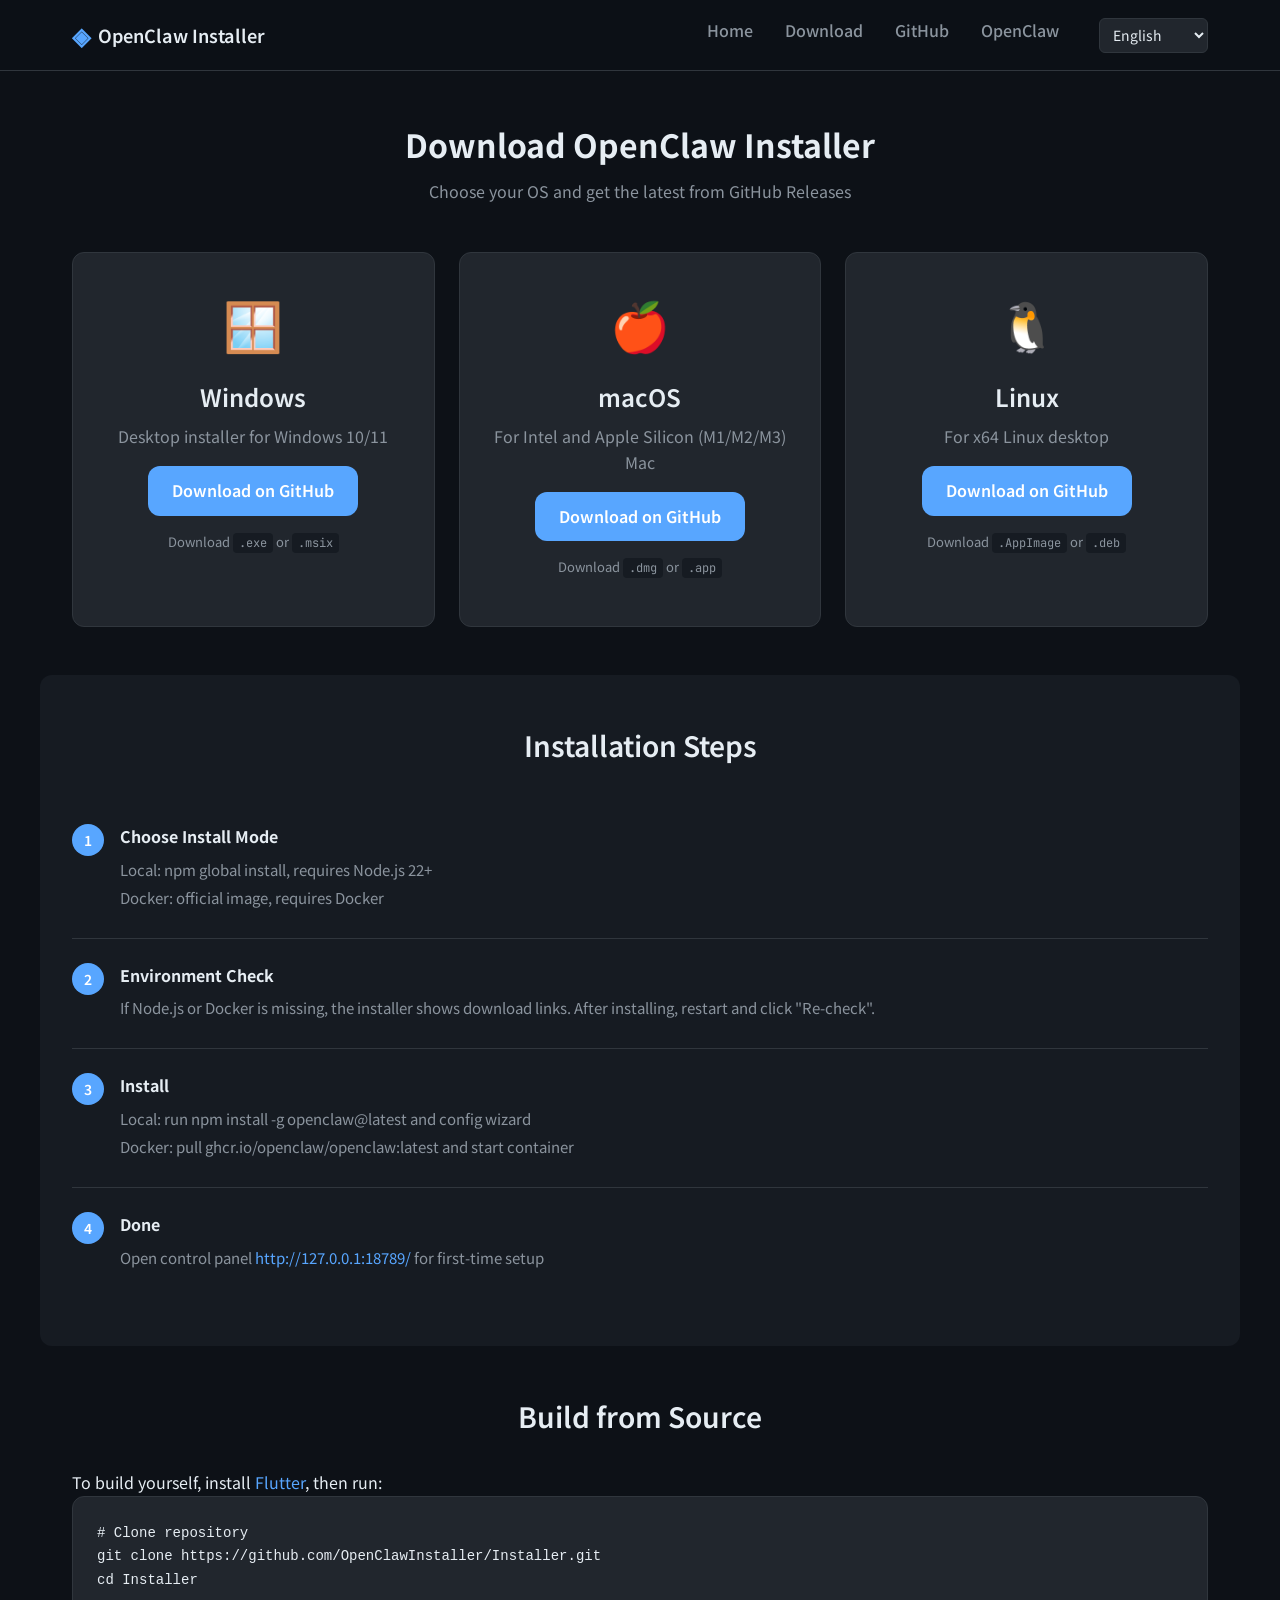
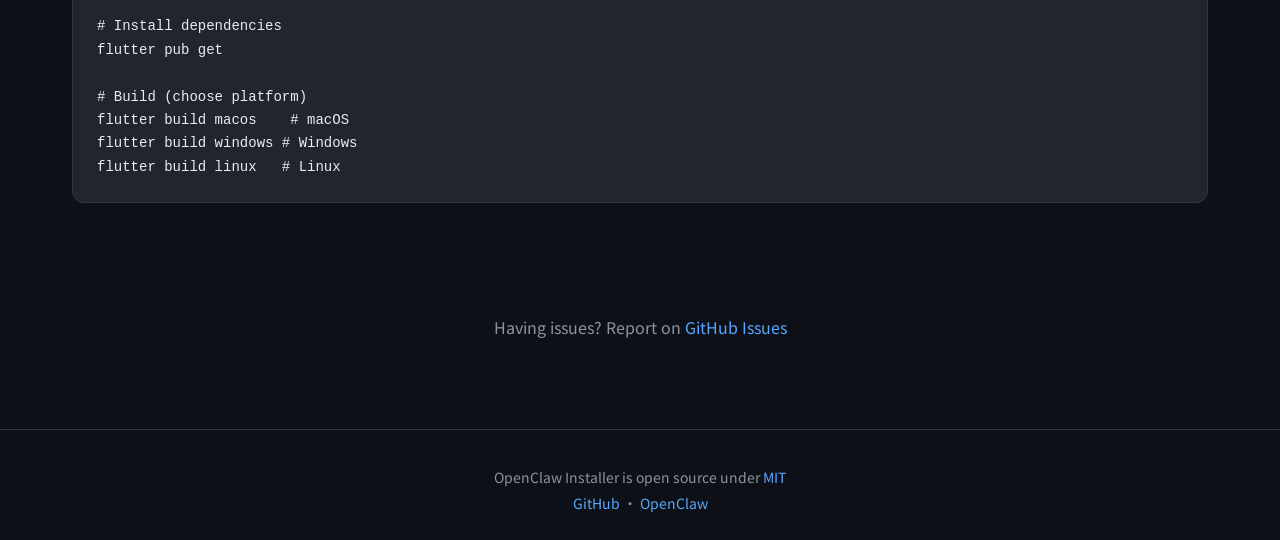
==== webpage/download.html @ 8b88a34f "init" ====
<!DOCTYPE html>
<html lang="en">
<head>
    <meta charset="UTF-8">
    <meta name="viewport" content="width=device-width, initial-scale=1.0">
    <meta name="description" content="Download OpenClaw Installer - Cross-platform graphical installer for Windows, macOS and Linux. Get the latest from GitHub Releases.">
    <meta name="keywords" content="OpenClaw Installer download, Windows, macOS, Linux">
    <meta name="author" content="OpenClaw Installer">
    <meta name="robots" content="index, follow">
    <link rel="canonical" href="https://openclaw-installer.com/download.html">

    <!-- Open Graph -->
    <meta property="og:type" content="website">
    <meta property="og:url" content="https://openclaw-installer.com/download.html">
    <meta property="og:title" content="Download OpenClaw Installer">
    <meta property="og:description" content="Download cross-platform graphical installer for Windows, macOS and Linux.">
    <meta property="og:locale" content="en_US">

    <title>Download OpenClaw Installer - Windows / macOS / Linux | openclaw-installer.com</title>
    <link rel="stylesheet" href="css/style.css">
    <link rel="preconnect" href="https://fonts.googleapis.com">
    <link rel="preconnect" href="https://fonts.gstatic.com" crossorigin>
    <link href="https://fonts.googleapis.com/css2?family=JetBrains+Mono:wght@400;600&family=Noto+Sans+SC:wght@400;500;600;700&family=Noto+Sans+JP:wght@400;500;600;700&family=Noto+Sans+KR:wght@400;500;600;700&family=Noto+Sans+Arabic:wght@400;500;600;700&display=swap" rel="stylesheet">

    <!-- JSON-LD -->
    <script type="application/ld+json">
    {"@context":"https://schema.org","@type":"WebPage","name":"Download OpenClaw Installer","description":"Download cross-platform graphical installer for Windows, macOS and Linux.","url":"https://openclaw-installer.com/download.html"}
    </script>

    <script src="lang/translations.js"></script>
    <script src="js/i18n.js"></script>
</head>
<body>
    <header class="site-header">
        <nav class="nav-container">
            <a href="index.html" class="logo">
                <span class="logo-icon">◈</span>
                <span>OpenClaw Installer</span>
            </a>
            <ul class="nav-links">
                <li><a href="index.html" data-i18n="nav.home">Home</a></li>
                <li><a href="download.html" data-i18n="nav.download">Download</a></li>
                <li><a href="https://github.com/OpenClawInstaller/Installer" target="_blank" rel="noopener noreferrer">GitHub</a></li>
                <li><a href="https://openclaw.ai" target="_blank" rel="noopener noreferrer" data-i18n="nav.openclaw_site">OpenClaw</a></li>
                <li class="lang-wrap"><select id="lang-select" class="lang-select" aria-label="Language"></select></li>
            </ul>
        </nav>
    </header>

    <main>
        <section class="page-header">
            <h1 data-i18n="download_page.title">Download OpenClaw Installer</h1>
            <p data-i18n="download_page.subtitle">Choose your OS and get the latest from GitHub Releases</p>
        </section>

        <section class="download-section">
            <div class="download-grid">
                <article class="download-card">
                    <div class="download-icon">🪟</div>
                    <h2 data-i18n="download_page.windows.title">Windows</h2>
                    <p data-i18n="download_page.windows.desc">Desktop installer for Windows 10/11</p>
                    <a href="https://github.com/OpenClawInstaller/Installer/releases" target="_blank" rel="noopener noreferrer" class="btn btn-primary" data-i18n="download_page.windows.btn">Download on GitHub</a>
                    <p class="download-note" data-i18n-html="download_page.windows.note">Download <code>.exe</code> or <code>.msix</code></p>
                </article>
                <article class="download-card">
                    <div class="download-icon">🍎</div>
                    <h2 data-i18n="download_page.macos.title">macOS</h2>
                    <p data-i18n="download_page.macos.desc">For Intel and Apple Silicon (M1/M2/M3) Mac</p>
                    <a href="https://github.com/OpenClawInstaller/Installer/releases" target="_blank" rel="noopener noreferrer" class="btn btn-primary" data-i18n="download_page.macos.btn">Download on GitHub</a>
                    <p class="download-note" data-i18n-html="download_page.macos.note">Download <code>.dmg</code> or <code>.app</code></p>
                </article>
                <article class="download-card">
                    <div class="download-icon">🐧</div>
                    <h2 data-i18n="download_page.linux.title">Linux</h2>
                    <p data-i18n="download_page.linux.desc">For x64 Linux desktop</p>
                    <a href="https://github.com/OpenClawInstaller/Installer/releases" target="_blank" rel="noopener noreferrer" class="btn btn-primary" data-i18n="download_page.linux.btn">Download on GitHub</a>
                    <p class="download-note" data-i18n-html="download_page.linux.note">Download <code>.AppImage</code> or <code>.deb</code></p>
                </article>
            </div>
        </section>

        <section class="install-steps">
            <h2 data-i18n="download_page.steps.title">Installation Steps</h2>
            <ol class="steps-list">
                <li>
                    <strong data-i18n="download_page.steps.step1.title">Choose Install Mode</strong>
                    <p data-i18n="download_page.steps.step1.p1">Local: npm global install, requires Node.js 22+</p>
                    <p data-i18n="download_page.steps.step1.p2">Docker: official image, requires Docker</p>
                </li>
                <li>
                    <strong data-i18n="download_page.steps.step2.title">Environment Check</strong>
                    <p data-i18n="download_page.steps.step2.p">If Node.js or Docker is missing, the installer shows download links. After installing, restart and click "Re-check".</p>
                </li>
                <li>
                    <strong data-i18n="download_page.steps.step3.title">Install</strong>
                    <p data-i18n="download_page.steps.step3.p1">Local: run npm install -g openclaw@latest and config wizard</p>
                    <p data-i18n="download_page.steps.step3.p2">Docker: pull ghcr.io/openclaw/openclaw:latest and start container</p>
                </li>
                <li>
                    <strong data-i18n="download_page.steps.step4.title">Done</strong>
                    <p data-i18n-html="download_page.steps.step4.p">Open control panel <a href="http://127.0.0.1:18789/" target="_blank" rel="noopener">http://127.0.0.1:18789/</a> for first-time setup</p>
                </li>
            </ol>
        </section>

        <section class="build-from-source">
            <h2 data-i18n="download_page.build.title">Build from Source</h2>
            <p class="build-intro" data-i18n-html="download_page.build.intro_html">To build yourself, install <a href="https://flutter.dev" target="_blank" rel="noopener">Flutter</a>, then run:</p>
            <pre class="code-block"><code># Clone repository
git clone https://github.com/OpenClawInstaller/Installer.git
cd Installer

# Install dependencies
flutter pub get

# Build (choose platform)
flutter build macos    # macOS
flutter build windows # Windows
flutter build linux   # Linux</code></pre>
        </section>

        <section class="cta">
            <p><span data-i18n="download_page.issues">Having issues? Report on</span> <a href="https://github.com/OpenClawInstaller/Installer/issues" target="_blank" rel="noopener noreferrer">GitHub Issues</a></p>
        </section>
    </main>

    <footer class="site-footer">
        <div class="footer-content">
            <p data-i18n-html="footer.license">OpenClaw Installer is open source under <a href="https://opensource.org/licenses/MIT" target="_blank" rel="noopener">MIT</a></p>
            <p><a href="https://github.com/OpenClawInstaller/Installer" target="_blank" rel="noopener noreferrer" data-i18n="footer.repo">GitHub</a> · <a href="https://openclaw.ai" target="_blank" rel="noopener" data-i18n="footer.site">OpenClaw</a></p>
        </div>
    </footer>
</body>
</html>
---- webpage/css/style.css ----
/* OpenClaw Installer - 官网样式 */
:root {
    --bg-primary: #0d1117;
    --bg-secondary: #161b22;
    --bg-card: #21262d;
    --border: #30363d;
    --text-primary: #e6edf3;
    --text-secondary: #8b949e;
    --accent: #58a6ff;
    --accent-hover: #79b8ff;
    --accent-muted: #388bfd;
    --success: #3fb950;
    --font-sans: 'Noto Sans SC', -apple-system, BlinkMacSystemFont, sans-serif;
    --font-mono: 'JetBrains Mono', ui-monospace, monospace;
    --radius: 12px;
    --shadow: 0 8px 24px rgba(0, 0, 0, 0.4);
}

* {
    margin: 0;
    padding: 0;
    box-sizing: border-box;
}

html {
    scroll-behavior: smooth;
}

body {
    font-family: var(--font-sans);
    background: var(--bg-primary);
    color: var(--text-primary);
    line-height: 1.6;
    min-height: 100vh;
}

a {
    color: var(--accent);
    text-decoration: none;
    transition: color 0.2s;
}

a:hover {
    color: var(--accent-hover);
}

/* Header */
.site-header {
    position: sticky;
    top: 0;
    z-index: 100;
    background: rgba(13, 17, 23, 0.9);
    backdrop-filter: blur(12px);
    border-bottom: 1px solid var(--border);
}

.nav-container {
    max-width: 1200px;
    margin: 0 auto;
    padding: 1rem 2rem;
    display: flex;
    justify-content: space-between;
    align-items: center;
}

.logo {
    display: flex;
    align-items: center;
    gap: 0.5rem;
    font-weight: 600;
    font-size: 1.125rem;
    color: var(--text-primary);
}

.logo:hover {
    color: var(--accent);
}

.logo-icon {
    font-size: 1.5rem;
    color: var(--accent);
}

.nav-links {
    display: flex;
    list-style: none;
    gap: 2rem;
}

.nav-links a {
    color: var(--text-secondary);
    font-weight: 500;
}

.nav-links a:hover {
    color: var(--text-primary);
}

/* Language selector */
.lang-wrap {
    margin-left: 0.5rem;
}

.lang-select {
    background: var(--bg-card);
    border: 1px solid var(--border);
    border-radius: 6px;
    color: var(--text-primary);
    padding: 0.35rem 0.6rem;
    font-size: 0.875rem;
    font-family: inherit;
    cursor: pointer;
}

.lang-select:hover,
.lang-select:focus {
    border-color: var(--accent);
    outline: none;
}

/* RTL support for Arabic */
[dir="rtl"] .openclaw-features,
[dir="rtl"] .req-card ul {
    padding-left: 0;
    padding-right: 1.5rem;
}

[dir="rtl"] .steps-list li {
    padding-left: 0;
    padding-right: 3rem;
}

[dir="rtl"] .steps-list li::before {
    left: auto;
    right: 0;
}

/* Hero */
.hero {
    padding: 4rem 2rem 5rem;
    text-align: center;
}

.hero-content {
    max-width: 720px;
    margin: 0 auto;
}

.hero h1 {
    font-size: clamp(2rem, 5vw, 3rem);
    font-weight: 700;
    margin-bottom: 1rem;
    letter-spacing: -0.02em;
}

.hero-subtitle {
    font-size: 1.25rem;
    color: var(--text-secondary);
    margin-bottom: 0.5rem;
}

.hero-desc {
    font-size: 1rem;
    color: var(--text-secondary);
    margin-bottom: 2rem;
}

.hero-actions {
    display: flex;
    gap: 1rem;
    justify-content: center;
    flex-wrap: wrap;
}

/* Buttons */
.btn {
    display: inline-flex;
    align-items: center;
    justify-content: center;
    padding: 0.75rem 1.5rem;
    font-weight: 600;
    font-size: 1rem;
    border-radius: var(--radius);
    transition: all 0.2s;
    cursor: pointer;
}

.btn-primary {
    background: var(--accent);
    color: #fff;
    border: none;
}

.btn-primary:hover {
    background: var(--accent-hover);
}

.btn-secondary {
    background: var(--bg-card);
    color: var(--text-primary);
    border: 1px solid var(--border);
}

.btn-secondary:hover {
    background: var(--bg-secondary);
    border-color: var(--border);
}

.btn-large {
    padding: 1rem 2rem;
    font-size: 1.125rem;
}

/* Sections */
section {
    max-width: 1200px;
    margin: 0 auto;
    padding: 3rem 2rem;
}

section h2 {
    font-size: 1.75rem;
    font-weight: 600;
    margin-bottom: 2rem;
    text-align: center;
}

/* Features */
.features {
    padding-top: 2rem;
}

.feature-grid {
    display: grid;
    grid-template-columns: repeat(auto-fit, minmax(260px, 1fr));
    gap: 1.5rem;
}

.feature-card {
    background: var(--bg-card);
    border: 1px solid var(--border);
    border-radius: var(--radius);
    padding: 1.5rem;
    transition: transform 0.2s, box-shadow 0.2s;
}

.feature-card:hover {
    transform: translateY(-2px);
    box-shadow: var(--shadow);
}

.feature-icon {
    font-size: 2rem;
    margin-bottom: 1rem;
}

.feature-card h3 {
    font-size: 1.125rem;
    margin-bottom: 0.5rem;
}

.feature-card p {
    color: var(--text-secondary);
    font-size: 0.9375rem;
}

/* Platforms */
.platform-list {
    display: flex;
    justify-content: center;
    gap: 3rem;
    flex-wrap: wrap;
}

.platform-item {
    display: flex;
    align-items: center;
    gap: 0.75rem;
    font-size: 1.25rem;
    font-weight: 500;
}

.platform-icon {
    font-size: 2rem;
}

/* Requirements */
.req-grid {
    display: grid;
    grid-template-columns: repeat(auto-fit, minmax(280px, 1fr));
    gap: 1.5rem;
}

.req-card {
    background: var(--bg-card);
    border: 1px solid var(--border);
    border-radius: var(--radius);
    padding: 1.5rem;
}

.req-card h3 {
    font-size: 1.125rem;
    margin-bottom: 1rem;
}

.req-card ul {
    list-style: none;
    color: var(--text-secondary);
}

.req-card li {
    padding: 0.25rem 0;
    padding-left: 1.25rem;
    position: relative;
}

.req-card li::before {
    content: "•";
    position: absolute;
    left: 0;
    color: var(--accent);
}

/* About OpenClaw */
.about-openclaw {
    background: var(--bg-secondary);
    border-radius: var(--radius);
}

.openclaw-features {
    margin: 1rem 0;
    padding-left: 1.5rem;
}

.openclaw-features li {
    margin: 0.5rem 0;
}

/* CTA */
.cta {
    text-align: center;
    padding: 4rem 2rem;
}

.cta h2 {
    margin-bottom: 0.5rem;
}

.cta p {
    color: var(--text-secondary);
    margin-bottom: 1.5rem;
}

/* Footer */
.site-footer {
    border-top: 1px solid var(--border);
    padding: 2rem;
}

.footer-content {
    max-width: 1200px;
    margin: 0 auto;
    text-align: center;
    color: var(--text-secondary);
    font-size: 0.875rem;
}

.footer-content p {
    margin: 0.25rem 0;
}

/* Download Page */
.page-header {
    text-align: center;
    padding: 3rem 2rem 2rem;
}

.page-header h1 {
    font-size: 2rem;
    margin-bottom: 0.5rem;
}

.page-header p {
    color: var(--text-secondary);
}

.download-section {
    padding-top: 1rem;
}

.download-grid {
    display: grid;
    grid-template-columns: repeat(auto-fit, minmax(300px, 1fr));
    gap: 1.5rem;
}

.download-card {
    background: var(--bg-card);
    border: 1px solid var(--border);
    border-radius: var(--radius);
    padding: 2rem;
    text-align: center;
    transition: transform 0.2s, box-shadow 0.2s;
}

.download-card:hover {
    transform: translateY(-2px);
    box-shadow: var(--shadow);
}

.download-icon {
    font-size: 3rem;
    margin-bottom: 1rem;
}

.download-card h2 {
    font-size: 1.5rem;
    margin-bottom: 0.5rem;
}

.download-card p {
    color: var(--text-secondary);
    margin-bottom: 1rem;
}

.download-card .btn {
    margin-bottom: 1rem;
}

.download-note {
    font-size: 0.8125rem;
}

.download-note code {
    font-family: var(--font-mono);
    font-size: 0.75rem;
    background: var(--bg-secondary);
    padding: 0.125rem 0.375rem;
    border-radius: 4px;
}

/* Command Install */
.command-install {
    padding-top: 1rem;
}

.command-install p {
    color: var(--text-secondary);
    margin-bottom: 1.5rem;
    text-align: center;
}

.command-grid {
    display: grid;
    grid-template-columns: repeat(auto-fit, minmax(280px, 1fr));
    gap: 1.5rem;
}

.command-card {
    background: var(--bg-card);
    border: 1px solid var(--border);
    border-radius: var(--radius);
    padding: 1.5rem;
}

.command-card h3 {
    font-size: 1rem;
    margin-bottom: 1rem;
    color: var(--text-primary);
}

.command-card .code-block {
    font-size: 0.8125rem;
    white-space: pre-wrap;
    word-break: break-all;
}

/* Install Steps */
.install-steps {
    background: var(--bg-secondary);
    border-radius: var(--radius);
}

.steps-list {
    list-style: none;
    counter-reset: step;
}

.steps-list li {
    counter-increment: step;
    padding: 1.5rem 0;
    padding-left: 3rem;
    position: relative;
    border-bottom: 1px solid var(--border);
}

.steps-list li:last-child {
    border-bottom: none;
}

.steps-list li::before {
    content: counter(step);
    position: absolute;
    left: 0;
    width: 2rem;
    height: 2rem;
    background: var(--accent);
    color: #fff;
    border-radius: 50%;
    display: flex;
    align-items: center;
    justify-content: center;
    font-weight: 600;
    font-size: 0.875rem;
}

.steps-list li strong {
    display: block;
    margin-bottom: 0.5rem;
}

.steps-list li p {
    color: var(--text-secondary);
    font-size: 0.9375rem;
    margin: 0.25rem 0;
}

.steps-list code {
    font-family: var(--font-mono);
    font-size: 0.8125rem;
    background: var(--bg-primary);
    padding: 0.125rem 0.375rem;
    border-radius: 4px;
}

/* Code Block */
.build-from-source pre {
    background: var(--bg-card);
    border: 1px solid var(--border);
    border-radius: var(--radius);
    padding: 1.5rem;
    overflow-x: auto;
}

.code-block {
    font-family: var(--font-mono);
    font-size: 0.875rem;
    line-height: 1.6;
}

.code-block code {
    color: var(--text-primary);
}

/* Responsive */
@media (max-width: 768px) {
    .nav-container {
        flex-direction: column;
        gap: 1rem;
    }

    .nav-links {
        gap: 1rem;
    }

    .hero {
        padding: 3rem 1rem 4rem;
    }

    .hero-actions {
        flex-direction: column;
    }

    .hero-actions .btn {
        width: 100%;
    }

    section {
        padding: 2rem 1rem;
    }
}
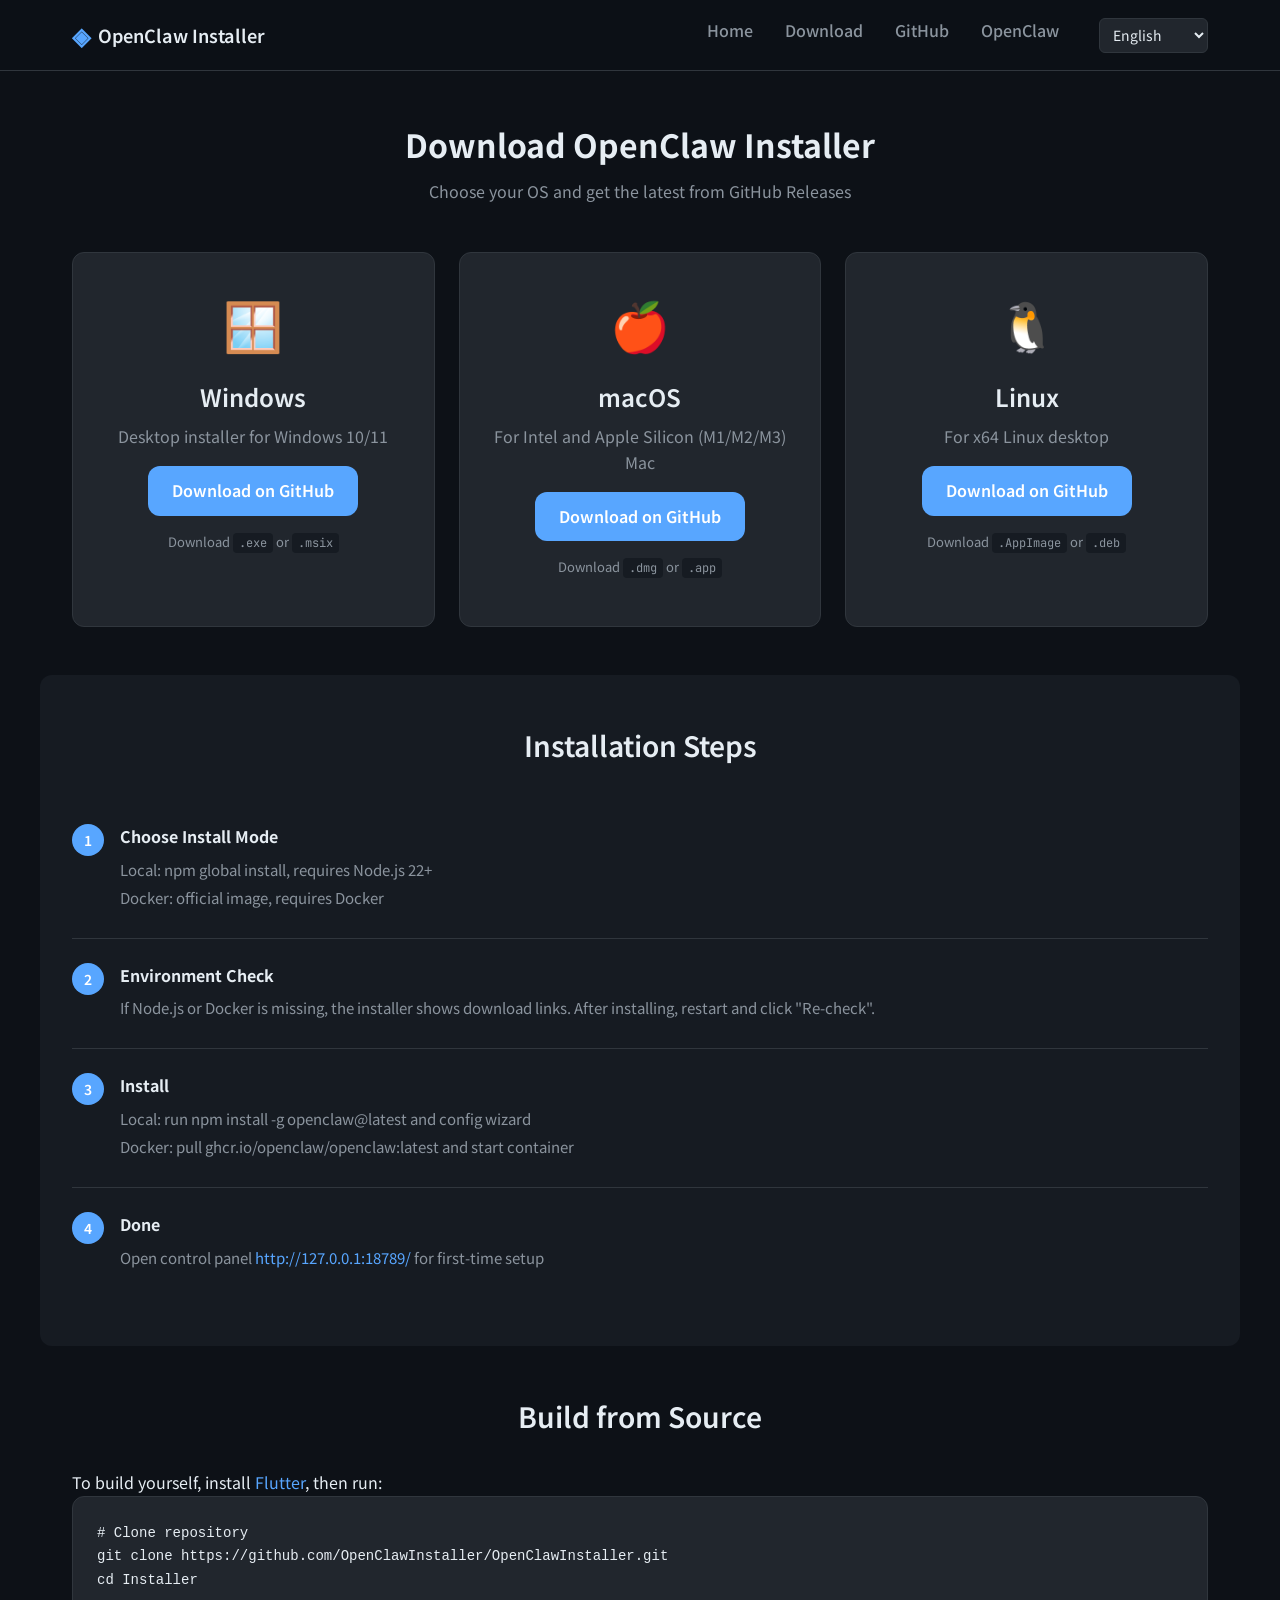
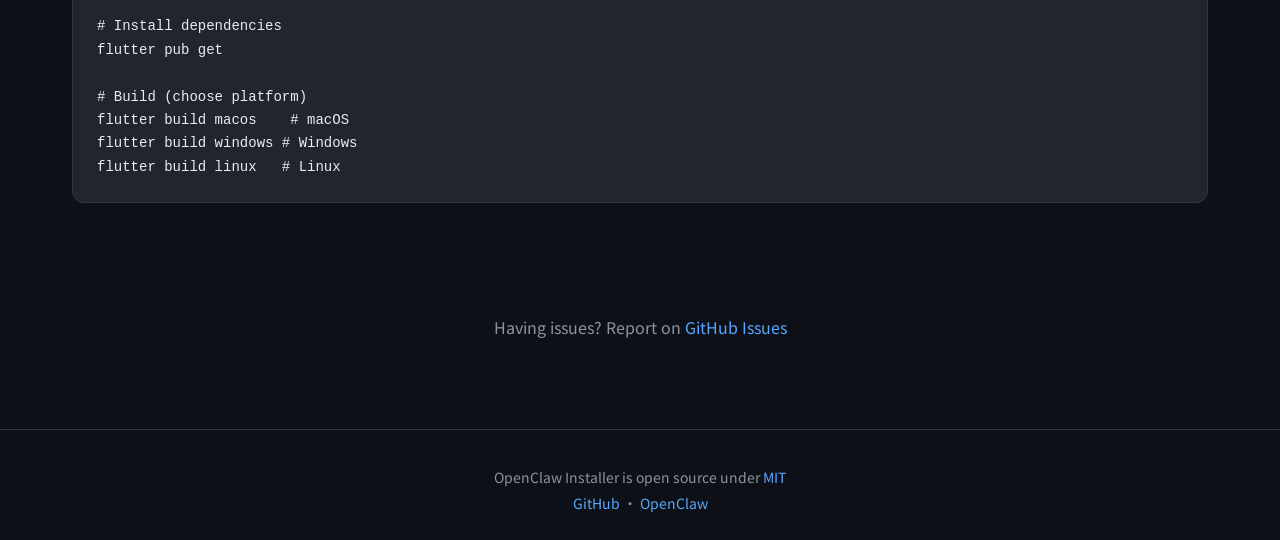
==== commit 66f853d2: "after install" ====
--- a/webpage/download.html
+++ b/webpage/download.html
@@ -40,7 +40,7 @@
             <ul class="nav-links">
                 <li><a href="index.html" data-i18n="nav.home">Home</a></li>
                 <li><a href="download.html" data-i18n="nav.download">Download</a></li>
-                <li><a href="https://github.com/OpenClawInstaller/Installer" target="_blank" rel="noopener noreferrer">GitHub</a></li>
+                <li><a href="https://github.com/OpenClawInstaller/OpenClawInstaller" target="_blank" rel="noopener noreferrer">GitHub</a></li>
                 <li><a href="https://openclaw.ai" target="_blank" rel="noopener noreferrer" data-i18n="nav.openclaw_site">OpenClaw</a></li>
                 <li class="lang-wrap"><select id="lang-select" class="lang-select" aria-label="Language"></select></li>
             </ul>
@@ -59,21 +59,21 @@
                     <div class="download-icon">🪟</div>
                     <h2 data-i18n="download_page.windows.title">Windows</h2>
                     <p data-i18n="download_page.windows.desc">Desktop installer for Windows 10/11</p>
-                    <a href="https://github.com/OpenClawInstaller/Installer/releases" target="_blank" rel="noopener noreferrer" class="btn btn-primary" data-i18n="download_page.windows.btn">Download on GitHub</a>
+                    <a href="https://github.com/OpenClawInstaller/OpenClawInstaller/releases" target="_blank" rel="noopener noreferrer" class="btn btn-primary" data-i18n="download_page.windows.btn">Download on GitHub</a>
                     <p class="download-note" data-i18n-html="download_page.windows.note">Download <code>.exe</code> or <code>.msix</code></p>
                 </article>
                 <article class="download-card">
                     <div class="download-icon">🍎</div>
                     <h2 data-i18n="download_page.macos.title">macOS</h2>
                     <p data-i18n="download_page.macos.desc">For Intel and Apple Silicon (M1/M2/M3) Mac</p>
-                    <a href="https://github.com/OpenClawInstaller/Installer/releases" target="_blank" rel="noopener noreferrer" class="btn btn-primary" data-i18n="download_page.macos.btn">Download on GitHub</a>
+                    <a href="https://github.com/OpenClawInstaller/OpenClawInstaller/releases" target="_blank" rel="noopener noreferrer" class="btn btn-primary" data-i18n="download_page.macos.btn">Download on GitHub</a>
                     <p class="download-note" data-i18n-html="download_page.macos.note">Download <code>.dmg</code> or <code>.app</code></p>
                 </article>
                 <article class="download-card">
                     <div class="download-icon">🐧</div>
                     <h2 data-i18n="download_page.linux.title">Linux</h2>
                     <p data-i18n="download_page.linux.desc">For x64 Linux desktop</p>
-                    <a href="https://github.com/OpenClawInstaller/Installer/releases" target="_blank" rel="noopener noreferrer" class="btn btn-primary" data-i18n="download_page.linux.btn">Download on GitHub</a>
+                    <a href="https://github.com/OpenClawInstaller/OpenClawInstaller/releases" target="_blank" rel="noopener noreferrer" class="btn btn-primary" data-i18n="download_page.linux.btn">Download on GitHub</a>
                     <p class="download-note" data-i18n-html="download_page.linux.note">Download <code>.AppImage</code> or <code>.deb</code></p>
                 </article>
             </div>
@@ -107,7 +107,7 @@
             <h2 data-i18n="download_page.build.title">Build from Source</h2>
             <p class="build-intro" data-i18n-html="download_page.build.intro_html">To build yourself, install <a href="https://flutter.dev" target="_blank" rel="noopener">Flutter</a>, then run:</p>
             <pre class="code-block"><code># Clone repository
-git clone https://github.com/OpenClawInstaller/Installer.git
+git clone https://github.com/OpenClawInstaller/OpenClawInstaller.git
 cd Installer
 
 # Install dependencies
@@ -120,14 +120,14 @@
         </section>
 
         <section class="cta">
-            <p><span data-i18n="download_page.issues">Having issues? Report on</span> <a href="https://github.com/OpenClawInstaller/Installer/issues" target="_blank" rel="noopener noreferrer">GitHub Issues</a></p>
+            <p><span data-i18n="download_page.issues">Having issues? Report on</span> <a href="https://github.com/OpenClawInstaller/OpenClawInstaller/issues" target="_blank" rel="noopener noreferrer">GitHub Issues</a></p>
         </section>
     </main>
 
     <footer class="site-footer">
         <div class="footer-content">
             <p data-i18n-html="footer.license">OpenClaw Installer is open source under <a href="https://opensource.org/licenses/MIT" target="_blank" rel="noopener">MIT</a></p>
-            <p><a href="https://github.com/OpenClawInstaller/Installer" target="_blank" rel="noopener noreferrer" data-i18n="footer.repo">GitHub</a> · <a href="https://openclaw.ai" target="_blank" rel="noopener" data-i18n="footer.site">OpenClaw</a></p>
+            <p><a href="https://github.com/OpenClawInstaller/OpenClawInstaller" target="_blank" rel="noopener noreferrer" data-i18n="footer.repo">GitHub</a> · <a href="https://openclaw.ai" target="_blank" rel="noopener" data-i18n="footer.site">OpenClaw</a></p>
         </div>
     </footer>
 </body>
